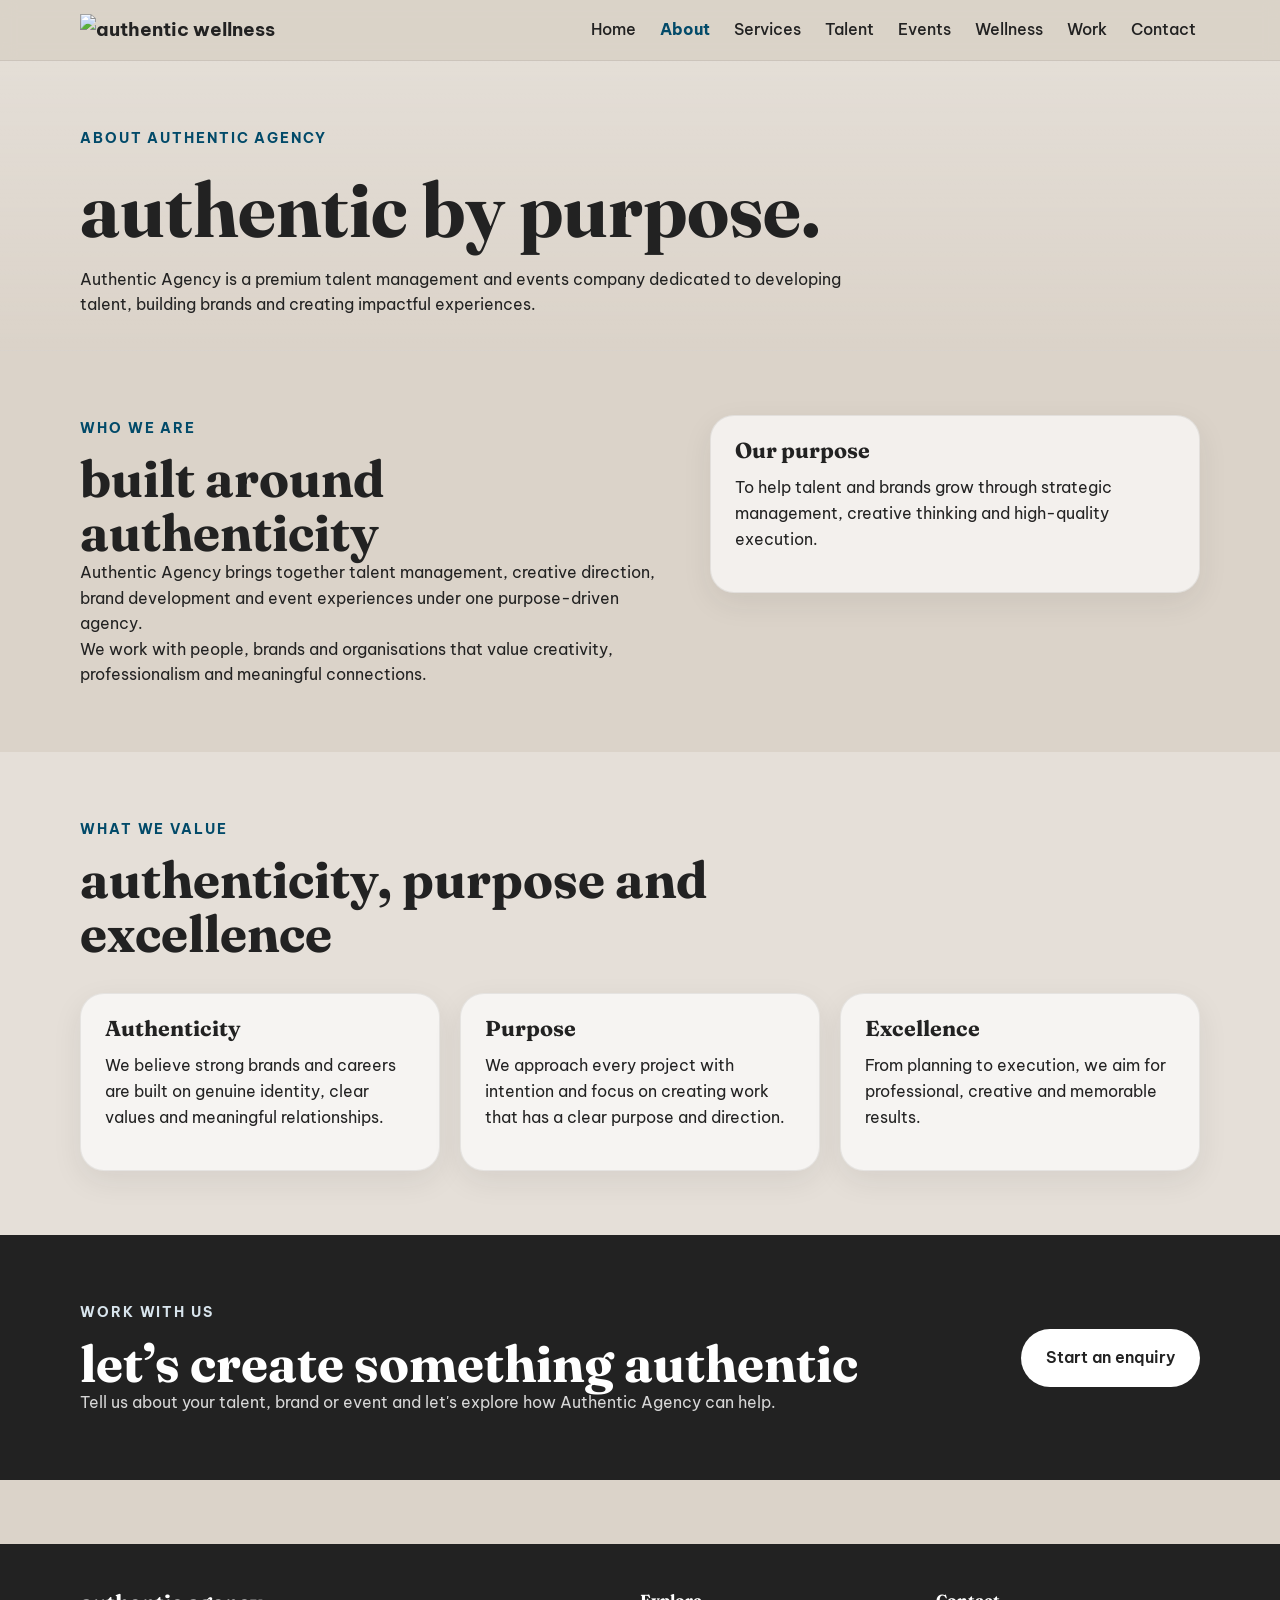
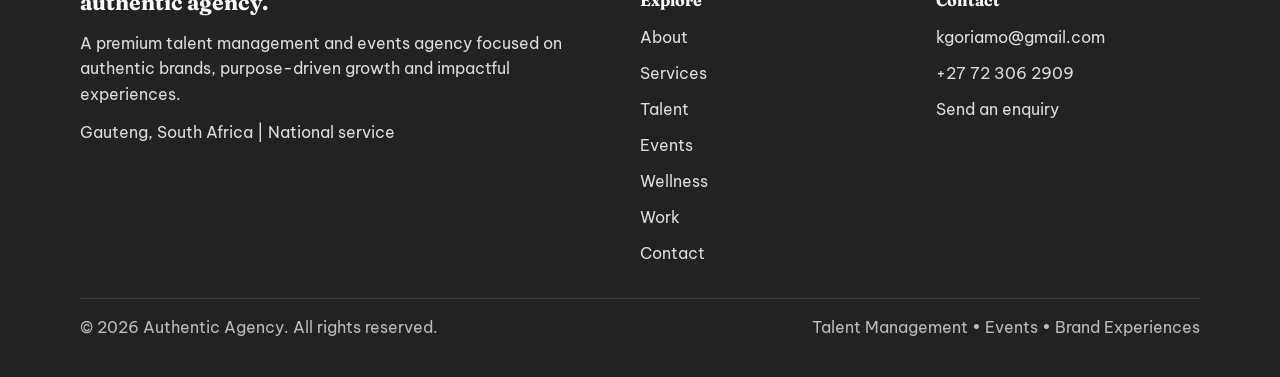
==== About.html @ aa3a9895 "Create About.html" ====
<!DOCTYPE html>
<html lang="en">
<head>
  <meta charset="UTF-8">
  <meta name="viewport" content="width=device-width, initial-scale=1.0">

  <title>About | Authentic Agency</title>

  <meta
    name="description"
    content="Learn more about Authentic Agency, our purpose, values and approach to talent management and events."
  >

  <link rel="icon" href="favicon.svg" type="image/svg+xml">

  <link
    href="https://fonts.googleapis.com/css2?family=Be+Vietnam+Pro:wght@400;500;600;700&family=Fraunces:opsz,wght@9..144,500;9..144,600&display=swap"
    rel="stylesheet"
  >

  <link rel="stylesheet" href="css/styles.css">
</head>

<body>

  <a class="skip-link" href="#main">Skip to content</a>

  <!-- HEADER -->
  <header class="site-header">

    <div class="container header-inner">

      <a href="index.html" class="brand">
        <img
          src="assets/images/logo/logo-wellness-transparent.png"
          alt="Authentic Wellness"
          class="brand-logo"
        >
      </a>

      <button
        class="nav-toggle"
        aria-controls="site-nav"
        aria-expanded="false">
        Menu
      </button>

      <nav
        class="site-nav"
        id="site-nav"
        aria-label="Main navigation">

        <ul class="menu">

          <li>
            <a href="index.html">Home</a>
          </li>

          <li>
            <a href="About.html">About</a>
          </li>

          <li>
            <a href="Services.html">Services</a>
          </li>

          <li>
            <a href="Talent.html">Talent</a>
          </li>

          <li>
            <a href="Events.html">Events</a>
          </li>

          <li>
            <a href="Wellness.html">Wellness</a>
          </li>

          <li>
            <a href="Portfolio.html">Work</a>
          </li>

          <li>
            <a href="Contact.html">Contact</a>
          </li>

        </ul>

      </nav>

    </div>

  </header>


  <!-- MAIN CONTENT -->
  <main id="main">

    <section class="page-hero">

      <div class="container">

        <span class="kicker">
          About Authentic Agency
        </span>

        <h1>
          authentic by purpose.
        </h1>

        <p>
          Authentic Agency is a premium talent management and events
          company dedicated to developing talent, building brands and
          creating impactful experiences.
        </p>

      </div>

    </section>


    <section class="section">

      <div class="container split">

        <div>

          <span class="kicker">
            Who we are
          </span>

          <h2>
            built around authenticity
          </h2>

          <p>
            Authentic Agency brings together talent management,
            creative direction, brand development and event
            experiences under one purpose-driven agency.
          </p>

          <p>
            We work with people, brands and organisations that value
            creativity, professionalism and meaningful connections.
          </p>

        </div>


        <div class="card">

          <h3>
            Our purpose
          </h3>

          <p>
            To help talent and brands grow through strategic
            management, creative thinking and high-quality execution.
          </p>

        </div>

      </div>

    </section>


    <section class="section section-alt">

      <div class="container">

        <div class="section-head">

          <span class="kicker">
            What we value
          </span>

          <h2>
            authenticity, purpose and excellence
          </h2>

        </div>


        <div class="grid-3">

          <article class="card">

            <h3>
              Authenticity
            </h3>

            <p>
              We believe strong brands and careers are built on
              genuine identity, clear values and meaningful
              relationships.
            </p>

          </article>


          <article class="card">

            <h3>
              Purpose
            </h3>

            <p>
              We approach every project with intention and focus on
              creating work that has a clear purpose and direction.
            </p>

          </article>


          <article class="card">

            <h3>
              Excellence
            </h3>

            <p>
              From planning to execution, we aim for professional,
              creative and memorable results.
            </p>

          </article>

        </div>

      </div>

    </section>


    <section class="section section-dark">

      <div class="container cta-panel">

        <div>

          <span class="kicker light">
            Work with us
          </span>

          <h2>
            let’s create something authentic
          </h2>

          <p>
            Tell us about your talent, brand or event and let's
            explore how Authentic Agency can help.
          </p>

        </div>

        <a
          class="btn btn-light"
          href="Contact.html">
          Start an enquiry
        </a>

      </div>

    </section>

  </main>


  <!-- FOOTER -->
  <footer class="site-footer">

    <div class="container">

      <div class="footer-grid">

        <div>

          <h3>
            authentic agency.
          </h3>

          <p>
            A premium talent management and events agency focused on
            authentic brands, purpose-driven growth and impactful
            experiences.
          </p>

          <p>
            Gauteng, South Africa | National service
          </p>

        </div>


        <div>

          <h4>
            Explore
          </h4>

          <ul class="footer-list">

            <li>
              <a href="About.html">About</a>
            </li>

            <li>
              <a href="Services.html">Services</a>
            </li>

            <li>
              <a href="Talent.html">Talent</a>
            </li>

            <li>
              <a href="Events.html">Events</a>
            </li>

            <li>
              <a href="Wellness.html">Wellness</a>
            </li>

            <li>
              <a href="Portfolio.html">Work</a>
            </li>

            <li>
              <a href="Contact.html">Contact</a>
            </li>

          </ul>

        </div>


        <div>

          <h4>
            Contact
          </h4>

          <ul class="footer-list">

            <li>
              <a href="mailto:kgoriamo@gmail.com">
                kgoriamo@gmail.com
              </a>
            </li>

            <li>
              <a href="tel:+27723062909">
                +27 72 306 2909
              </a>
            </li>

            <li>
              <a href="Contact.html">
                Send an enquiry
              </a>
            </li>

          </ul>

        </div>

      </div>


      <div class="footer-bottom">

        <p>
          © <span id="year"></span> Authentic Agency.
          All rights reserved.
        </p>

        <p>
          Talent Management • Events • Brand Experiences
        </p>

      </div>

    </div>

  </footer>


  <script src="js/main.js"></script>

</body>
</html>
---- css/styles.css ----
:root {
  --sand: #DBD3C9;
  --taupe: #CDC6BA;
  --olive: #738063;
  --blue: #024A69;
  --ink: #222222;
  --white: #ffffff;

  --container: 1120px;
  --radius: 24px;
  --radius-small: 16px;
  --shadow: 0 10px 30px rgba(34, 34, 34, 0.08);
}

*,
*::before,
*::after {
  box-sizing: border-box;
  margin: 0;
  padding: 0;
}

html {
  scroll-behavior: smooth;
}

body {
  font-family: "Be Vietnam Pro", Arial, sans-serif;
  background: var(--sand);
  color: var(--ink);
  line-height: 1.6;
  min-height: 100vh;
}

img,
svg {
  max-width: 100%;
  display: block;
}

a {
  color: inherit;
  text-decoration: none;
}

ul,
ol {
  list-style: none;
}

button {
  font: inherit;
  cursor: pointer;
}

.container {
  width: min(92%, var(--container));
  margin-inline: auto;
}

.skip-link {
  position: absolute;
  left: -9999px;
  top: auto;
}

.skip-link:focus {
  left: 1rem;
  top: 1rem;
  background: var(--white);
  color: var(--ink);
  padding: 0.8rem 1rem;
  z-index: 999;
  border-radius: 8px;
}



h1, h2, h3, h4 {
  font-family: "Grown", "Fraunces", Georgia, serif;
  line-height: 1.05;
  overflow-wrap: break-word;
}

h1 {
  font-size: clamp(2.6rem, 6vw, 5.2rem);
  text-transform: lowercase;
}

h2 {
  font-size: clamp(2rem, 4vw, 3.2rem);
  text-transform: lowercase;
}

h3 {
  font-size: 1.35rem;
}

p {
  overflow-wrap: break-word;
}

.kicker {
  display: inline-block;
  margin-bottom: 0.8rem;
  color: var(--blue);
  font-size: 0.85rem;
  font-weight: 700;
  letter-spacing: 0.14em;
  text-transform: uppercase;
}

.kicker.light {
  color: #d8e4ec;
}

.section-head {
  max-width: 720px;
  margin-bottom: 2rem;
}

.section-head h2 {
  margin-bottom: 0.8rem;
}

/* =====================================
   Buttons
===================================== */

.btn {
  display: inline-flex;
  align-items: center;
  justify-content: center;
  min-height: 48px;
  padding: 0.95rem 1.5rem;
  border-radius: 999px;
  border: 1px solid transparent;
  font-weight: 600;
  transition: transform 0.2s ease, opacity 0.2s ease;
}

.btn:hover {
  opacity: 0.94;
  transform: translateY(-1px);
}

.btn-primary {
  background: var(--blue);
  color: var(--white);
}

.btn-secondary {
  border-color: var(--ink);
  color: var(--ink);
  background: transparent;
}

.btn-light {
  background: var(--white);
  color: var(--ink);
}

/* =====================================
   Header and Navigation
===================================== */

.site-header {
  position: sticky;
  top: 0;
  z-index: 100;
  background: rgba(219, 211, 201, 0.95);
  backdrop-filter: blur(8px);
  border-bottom: 1px solid rgba(34, 34, 34, 0.08);
}

.site-header.scrolled {
  box-shadow: 0 6px 24px rgba(34, 34, 34, 0.1);
}

.header-inner {
  display: flex;
  align-items: center;
  justify-content: space-between;
  gap: 1rem;
  padding: 0.9rem 0;
}

.brand {
  font-size: 1.2rem;
  font-weight: 700;
  text-transform: lowercase;
}

.brand strong {
  color: var(--blue);
}

.nav-toggle {
  display: none;
  border: 1px solid rgba(34, 34, 34, 0.2);
  background: var(--white);
  border-radius: 999px;
  padding: 0.7rem 1rem;
  font-weight: 600;
}

.site-nav {
  display: block;
}

.menu {
  display: flex;
  align-items: center;
  gap: 1rem;
}

.menu a {
  padding: 0.5rem 0.25rem;
  font-weight: 500;
}

.menu a:hover,
.menu a.active {
  color: var(--blue);
}

.menu a.active {
  font-weight: 700;
}

/* =====================================
   Hero and Page Hero
===================================== */

.hero {
  padding: 4.5rem 0 3rem;
  background:
    linear-gradient(180deg, rgba(255, 255, 255, 0.25), rgba(255, 255, 255, 0)),
    var(--sand);
}

.hero-inner {
  display: grid;
  grid-template-columns: 1.15fr 0.85fr;
  gap: 2rem;
  align-items: center;
}

.hero-copy h1 {
  margin-bottom: 1rem;
}

.hero-copy p {
  max-width: 56ch;
  margin-bottom: 1.75rem;
  font-size: 1.05rem;
}

.hero-actions {
  display: flex;
  flex-wrap: wrap;
  gap: 1rem;
}

.hero-panel {
  min-height: 340px;
  border-radius: var(--radius);
  box-shadow: var(--shadow);
  background:
    linear-gradient(135deg, rgba(2, 74, 105, 0.82), rgba(115, 128, 99, 0.82)),
    var(--taupe);
  color: var(--white);
  display: flex;
  align-items: flex-end;
  padding: 1.5rem;
  font-weight: 600;
}

.page-hero {
  padding: 4rem 0 2rem;
  background:
    linear-gradient(180deg, rgba(255, 255, 255, 0.25), rgba(255, 255, 255, 0)),
    var(--sand);
  border-bottom: 1px solid rgba(34, 34, 34, 0.06);
}

.page-hero h1 {
  margin: 0.5rem 0 1rem;
}

.page-hero p {
  max-width: 72ch;
}

/* =====================================
   Sections
===================================== */

.section {
  padding: 4rem 0;
}

.section-alt {
  background: rgba(255, 255, 255, 0.28);
}

.section-dark {
  background: var(--ink);
  color: #efedeb;
}

.section-dark h2,
.section-dark h3 {
  color: var(--white);
}

.section-dark p {
  color: rgba(255, 255, 255, 0.82);
}

.cta-panel {
  display: flex;
  align-items: center;
  justify-content: space-between;
  gap: 2rem;
}

/* =====================================
   Grids and Cards
===================================== */

.grid-2,
.grid-3,
.grid-4 {
  display: grid;
  gap: 1.25rem;
}

.grid-2 { grid-template-columns: repeat(2, 1fr); }
.grid-3 { grid-template-columns: repeat(3, 1fr); }
.grid-4 { grid-template-columns: repeat(4, 1fr); }

.split {
  display: grid;
  grid-template-columns: 1.1fr 0.9fr;
  gap: 2rem;
  align-items: start;
}

.card {
  background: rgba(255, 255, 255, 0.66);
  border: 1px solid rgba(34, 34, 34, 0.08);
  border-radius: var(--radius);
  padding: 1.5rem;
  box-shadow: var(--shadow);
}

.card h3 {
  margin-bottom: 0.8rem;
}

.card p {
  margin-bottom: 1rem;
}

.card-link {
  color: var(--blue);
  font-weight: 700;
}

.media-placeholder {
  min-height: 220px;
  margin-bottom: 1rem;
  border-radius: calc(var(--radius) - 8px);
  background:
    linear-gradient(135deg, rgba(2, 74, 105, 0.82), rgba(115, 128, 99, 0.82)),
    var(--taupe);
  color: var(--white);
  display: flex;
  align-items: center;
  justify-content: center;
  text-align: center;
  padding: 1rem;
  font-weight: 700;
}

.list {
  list-style: disc;
  padding-left: 1.2rem;
}

.list li {
  margin: 0.5rem 0;
}

.notice {
  background: var(--white);
  border: 1px solid rgba(34, 34, 34, 0.08);
  border-radius: var(--radius-small);
  padding: 1rem 1.25rem;
  margin-bottom: 1.5rem;
}

.badge {
  display: inline-block;
  padding: 0.4rem 0.8rem;
  border-radius: 999px;
  background: rgba(2, 74, 105, 0.09);
  color: var(--blue);
  font-size: 0.85rem;
  font-weight: 700;
  margin-bottom: 0.8rem;
}

/* =====================================
   Forms (used from Day 12)
===================================== */

.contact-grid {
  display: grid;
  grid-template-columns: 1fr 1.2fr;
  gap: 2rem;
  align-items: start;
}

.form-grid {
  display: grid;
  grid-template-columns: repeat(2, 1fr);
  gap: 1rem;
}

.field.full {
  grid-column: 1 / -1;
}

label {
  display: block;
  font-weight: 600;
  margin-bottom: 0.4rem;
}

input,
select,
textarea {
  width: 100%;
  min-height: 50px;
  padding: 0.9rem 1rem;
  border: 1px solid rgba(34, 34, 34, 0.18);
  border-radius: var(--radius-small);
  background: var(--white);
  color: var(--ink);
  font: inherit;
}

textarea {
  min-height: 160px;
  resize: vertical;
}

.checkbox-label {
  display: flex;
  align-items: flex-start;
  gap: 0.75rem;
  font-weight: 500;
}

.checkbox-label input {
  width: auto;
  min-height: auto;
  margin-top: 0.3rem;
}

.field-error {
  min-height: 1.3rem;
  margin-top: 0.35rem;
  color: #8f1d1d;
  font-size: 0.9rem;
}

.invalid {
  border-color: #b42323;
  background: #fff7f7;
}

.form-message {
  margin-top: 1rem;
  font-weight: 700;
}

.form-message.success { color: #1d5c3a; }
.form-message.error { color: #8f1d1d; }

/* =====================================
   Footer
===================================== */

.site-footer {
  background: var(--ink);
  color: #ddd;
  padding: 3rem 0 1.5rem;
  margin-top: 4rem;
}

.footer-grid {
  display: grid;
  grid-template-columns: 2fr 1fr 1fr;
  gap: 2rem;
}

.site-footer h3,
.site-footer h4 {
  color: var(--white);
  margin-bottom: 1rem;
}

.site-footer p {
  margin-bottom: 0.75rem;
}

.footer-list {
  display: grid;
  gap: 0.65rem;
}

.site-footer a:hover {
  color: var(--white);
  text-decoration: underline;
}

.footer-bottom {
  display: flex;
  flex-wrap: wrap;
  justify-content: space-between;
  gap: 1rem;
  border-top: 1px solid rgba(255, 255, 255, 0.12);
  margin-top: 2rem;
  padding-top: 1rem;
  color: #bbb;
}

/* =====================================
   Focus and Accessibility
===================================== */

a:focus-visible,
button:focus-visible,
input:focus-visible,
select:focus-visible,
textarea:focus-visible {
  outline: 3px solid var(--blue);
  outline-offset: 2px;
}

/* =====================================
   Responsive
===================================== */

@media (max-width: 1020px) {
  .grid-4 { grid-template-columns: repeat(2, 1fr); }
}

@media (max-width: 900px) {
  .hero-inner,
  .split,
  .contact-grid {
    grid-template-columns: 1fr;
  }

  .grid-3,
  .grid-4 {
    grid-template-columns: repeat(2, 1fr);
  }

  .nav-toggle {
    display: inline-flex;
  }

  .site-nav {
    position: absolute;
    top: 100%;
    left: 0;
    right: 0;
    display: none;
    background: var(--sand);
    border-bottom: 1px solid rgba(34, 34, 34, 0.12);
    padding: 1rem 0;
    box-shadow: var(--shadow);
  }

  .site-nav.open {
    display: block;
  }

  .menu {
    flex-direction: column;
    align-items: flex-start;
    gap: 0.85rem;
    width: 92%;
    margin-inline: auto;
  }
}

@media (max-width: 700px) {
  .grid-2,
  .grid-3,
  .grid-4 {
    grid-template-columns: 1fr;
  }

  .form-grid {
    grid-template-columns: 1fr;
  }

  .cta-panel {
    flex-direction: column;
    align-items: flex-start;
  }

  .footer-grid {
    grid-template-columns: 1fr;
  }

  .footer-bottom {
    flex-direction: column;
  }
}
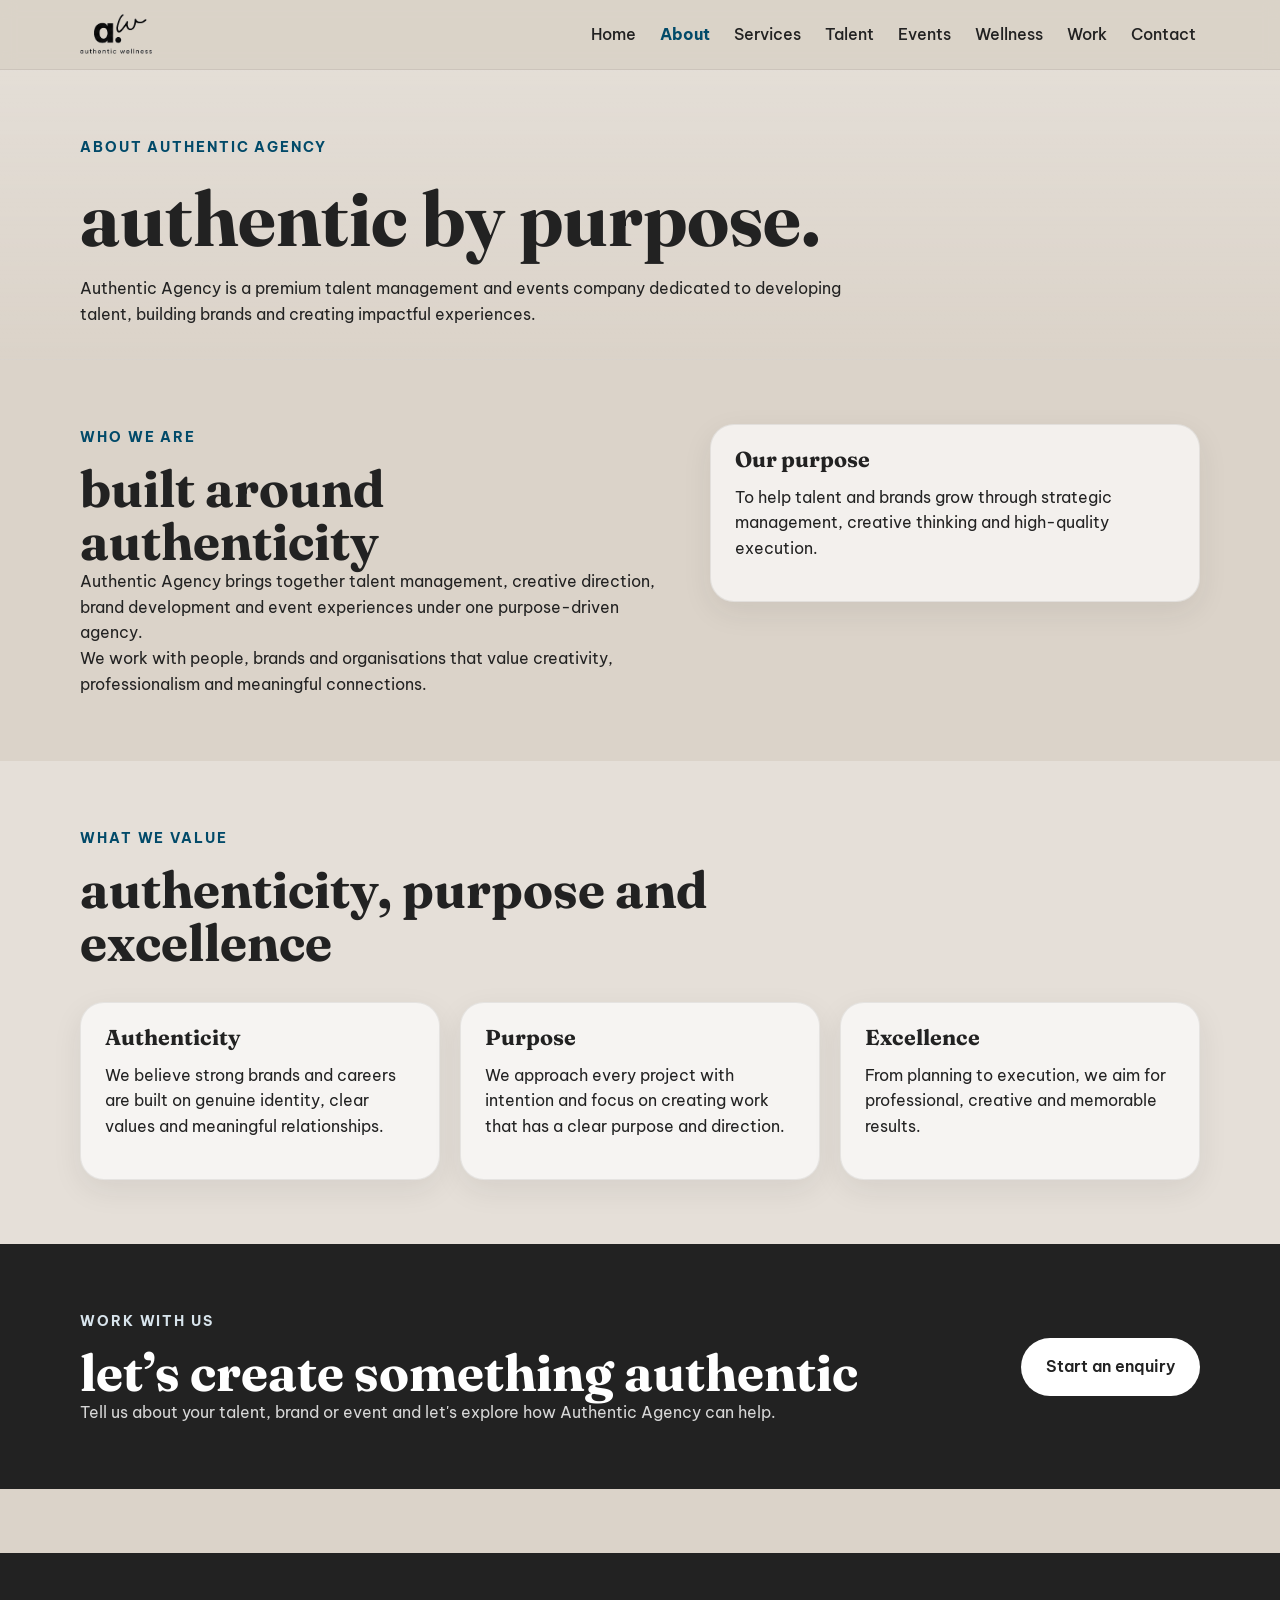
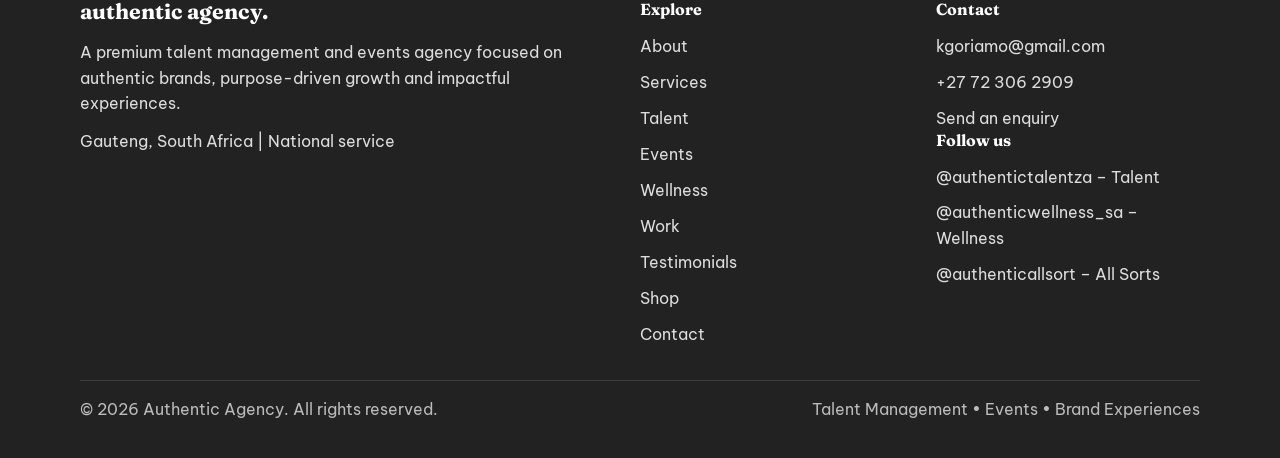
==== commit b8519f17: "Update Authentic Agency website" ====
--- a/About.html
+++ b/About.html
@@ -1,5 +1,6 @@
 <!DOCTYPE html>
 <html lang="en">
+
 <head>
   <meta charset="UTF-8">
   <meta name="viewport" content="width=device-width, initial-scale=1.0">
@@ -27,7 +28,6 @@
 
   <!-- HEADER -->
   <header class="site-header">
-
     <div class="container header-inner">
 
       <a href="index.html" class="brand">
@@ -41,63 +41,36 @@
       <button
         class="nav-toggle"
         aria-controls="site-nav"
-        aria-expanded="false">
+        aria-expanded="false"
+      >
         Menu
       </button>
 
       <nav
         class="site-nav"
         id="site-nav"
-        aria-label="Main navigation">
-
+        aria-label="Main navigation"
+      >
         <ul class="menu">
-
-          <li>
-            <a href="index.html">Home</a>
-          </li>
-
-          <li>
-            <a href="About.html">About</a>
-          </li>
-
-          <li>
-            <a href="Services.html">Services</a>
-          </li>
-
-          <li>
-            <a href="Talent.html">Talent</a>
-          </li>
-
-          <li>
-            <a href="Events.html">Events</a>
-          </li>
-
-          <li>
-            <a href="Wellness.html">Wellness</a>
-          </li>
-
-          <li>
-            <a href="Portfolio.html">Work</a>
-          </li>
-
-          <li>
-            <a href="Contact.html">Contact</a>
-          </li>
-
+          <li><a href="index.html">Home</a></li>
+          <li><a href="About.html">About</a></li>
+          <li><a href="Services.html">Services</a></li>
+          <li><a href="Talent.html">Talent</a></li>
+          <li><a href="Events.html">Events</a></li>
+          <li><a href="Wellness.html">Wellness</a></li>
+          <li><a href="Portfolio.html">Work</a></li>
+          <li><a href="Contact.html">Contact</a></li>
         </ul>
-
       </nav>
 
     </div>
-
   </header>
-
 
   <!-- MAIN CONTENT -->
   <main id="main">
 
+    <!-- PAGE HERO -->
     <section class="page-hero">
-
       <div class="container">
 
         <span class="kicker">
@@ -115,12 +88,10 @@
         </p>
 
       </div>
-
     </section>
 
-
+    <!-- WHO WE ARE -->
     <section class="section">
-
       <div class="container split">
 
         <div>
@@ -146,7 +117,6 @@
 
         </div>
 
-
         <div class="card">
 
           <h3>
@@ -161,12 +131,10 @@
         </div>
 
       </div>
-
     </section>
 
-
+    <!-- VALUES -->
     <section class="section section-alt">
-
       <div class="container">
 
         <div class="section-head">
@@ -180,7 +148,6 @@
           </h2>
 
         </div>
-
 
         <div class="grid-3">
 
@@ -198,7 +165,6 @@
 
           </article>
 
-
           <article class="card">
 
             <h3>
@@ -212,7 +178,6 @@
 
           </article>
 
-
           <article class="card">
 
             <h3>
@@ -229,12 +194,10 @@
         </div>
 
       </div>
-
     </section>
 
-
+    <!-- CTA -->
     <section class="section section-dark">
-
       <div class="container cta-panel">
 
         <div>
@@ -256,24 +219,23 @@
 
         <a
           class="btn btn-light"
-          href="Contact.html">
+          href="Contact.html"
+        >
           Start an enquiry
         </a>
 
       </div>
-
     </section>
 
   </main>
-
 
   <!-- FOOTER -->
   <footer class="site-footer">
-
     <div class="container">
 
       <div class="footer-grid">
 
+        <!-- AGENCY -->
         <div>
 
           <h3>
@@ -292,7 +254,7 @@
 
         </div>
 
-
+        <!-- EXPLORE -->
         <div>
 
           <h4>
@@ -302,38 +264,66 @@
           <ul class="footer-list">
 
             <li>
-              <a href="About.html">About</a>
-            </li>
-
-            <li>
-              <a href="Services.html">Services</a>
-            </li>
-
-            <li>
-              <a href="Talent.html">Talent</a>
-            </li>
-
-            <li>
-              <a href="Events.html">Events</a>
-            </li>
-
-            <li>
-              <a href="Wellness.html">Wellness</a>
-            </li>
-
-            <li>
-              <a href="Portfolio.html">Work</a>
-            </li>
-
-            <li>
-              <a href="Contact.html">Contact</a>
+              <a href="About.html">
+                About
+              </a>
+            </li>
+
+            <li>
+              <a href="Services.html">
+                Services
+              </a>
+            </li>
+
+            <li>
+              <a href="Talent.html">
+                Talent
+              </a>
+            </li>
+
+            <li>
+              <a href="Events.html">
+                Events
+              </a>
+            </li>
+
+            <li>
+              <a href="Wellness.html">
+                Wellness
+              </a>
+            </li>
+
+            <li>
+              <a href="Portfolio.html">
+                Work
+              </a>
+            </li>
+
+            <!-- NEW -->
+            <li>
+              <a href="testimonials.html">
+                Testimonials
+              </a>
+            </li>
+
+            <!-- NEW -->
+            <li>
+              <a href="shop.html">
+                Shop
+              </a>
+            </li>
+
+            <li>
+              <a href="Contact.html">
+                Contact
+              </a>
             </li>
 
           </ul>
 
         </div>
 
-
+        <!-- CONTACT + FOLLOW US -->
         <div>
 
           <h4>
@@ -362,11 +352,49 @@
 
           </ul>
 
-        </div>
-
-      </div>
-
-
+          <h4 class="footer-sub">
+            Follow us
+          </h4>
+
+          <ul class="footer-list">
+
+            <li>
+              <a
+                href="https://www.instagram.com/authentictalentza/"
+                target="_blank"
+                rel="noopener"
+              >
+                @authentictalentza – Talent
+              </a>
+            </li>
+
+            <li>
+              <a
+                href="https://www.instagram.com/authenticwellness_sa/"
+                target="_blank"
+                rel="noopener"
+              >
+                @authenticwellness_sa – Wellness
+              </a>
+            </li>
+
+            <li>
+              <a
+                href="https://www.instagram.com/authenticallsort/"
+                target="_blank"
+                rel="noopener"
+              >
+                @authenticallsort – All Sorts
+              </a>
+            </li>
+
+          </ul>
+
+        </div>
+
+      </div>
+
+      <!-- FOOTER BOTTOM -->
       <div class="footer-bottom">
 
         <p>
@@ -381,9 +409,7 @@
       </div>
 
     </div>
-
   </footer>
-
 
   <script src="js/main.js"></script>
 
--- a/css/styles.css
+++ b/css/styles.css
@@ -1,3 +1,7 @@
+/* =====================================
+   Authentic Agency - styles.css
+   Complete design system
+===================================== */
 
 :root {
   --sand: #DBD3C9;
@@ -75,7 +79,9 @@
   border-radius: 8px;
 }
 
-
+/* =====================================
+   Typography
+===================================== */
 
 h1, h2, h3, h4 {
   font-family: "Grown", "Fraunces", Georgia, serif;
@@ -104,7 +110,7 @@
 .kicker {
   display: inline-block;
   margin-bottom: 0.8rem;
-  color: var(--blue);
+  color: var(--accent, var(--blue));
   font-size: 0.85rem;
   font-weight: 700;
   letter-spacing: 0.14em;
@@ -123,6 +129,14 @@
 .section-head h2 {
   margin-bottom: 0.8rem;
 }
+
+/* =====================================
+   Division accents (one brand, subtle distinction)
+===================================== */
+
+body.division-talent { --accent: var(--blue); }
+body.division-events { --accent: var(--ink); }
+body.division-wellness { --accent: var(--olive); }
 
 /* =====================================
    Buttons
@@ -162,6 +176,21 @@
 }
 
 /* =====================================
+   Logos
+===================================== */
+
+.brand-logo {
+  height: 40px;
+  width: auto;
+}
+
+.page-logo {
+  max-width: 180px;
+  height: auto;
+  margin-bottom: 1.25rem;
+}
+
+/* =====================================
    Header and Navigation
 ===================================== */
 
@@ -222,7 +251,7 @@
 
 .menu a:hover,
 .menu a.active {
-  color: var(--blue);
+  color: var(--accent, var(--blue));
 }
 
 .menu a.active {
@@ -319,6 +348,18 @@
   color: rgba(255, 255, 255, 0.82);
 }
 
+.section-wellness {
+  background: var(--olive);
+}
+
+.section-wellness h2 {
+  color: #fff;
+}
+
+.section-wellness p {
+  color: rgba(255, 255, 255, 0.88);
+}
+
 .cta-panel {
   display: flex;
   align-items: center;
@@ -365,7 +406,7 @@
 }
 
 .card-link {
-  color: var(--blue);
+  color: var(--accent, var(--blue));
   font-weight: 700;
 }
 
@@ -383,6 +424,18 @@
   text-align: center;
   padding: 1rem;
   font-weight: 700;
+}
+
+body.division-wellness .media-placeholder {
+  background:
+    linear-gradient(135deg, rgba(115, 128, 99, 0.85), rgba(205, 198, 186, 0.9)),
+    var(--taupe);
+}
+
+body.division-events .media-placeholder {
+  background:
+    linear-gradient(135deg, rgba(34, 34, 34, 0.82), rgba(2, 74, 105, 0.82)),
+    var(--taupe);
 }
 
 .list {
@@ -413,8 +466,145 @@
   margin-bottom: 0.8rem;
 }
 
-/* =====================================
-   Forms (used from Day 12)
+.chip-row {
+  display: flex;
+  flex-wrap: wrap;
+  gap: 0.6rem;
+}
+
+.chip {
+  padding: 0.5rem 0.9rem;
+  border-radius: 999px;
+  background: rgba(115, 128, 99, 0.14);
+  font-weight: 600;
+  font-size: 0.9rem;
+}
+
+/* =====================================
+   Accordion (Services page, Day 9)
+===================================== */
+
+.accordion {
+  border: 1px solid rgba(34, 34, 34, 0.1);
+  border-radius: var(--radius-small);
+  background: var(--white);
+  overflow: hidden;
+}
+
+.accordion + .accordion {
+  margin-top: 1rem;
+}
+
+.accordion-toggle {
+  width: 100%;
+  display: flex;
+  justify-content: space-between;
+  align-items: center;
+  padding: 1.1rem 1.25rem;
+  background: none;
+  border: none;
+  font-weight: 700;
+  font-size: 1.05rem;
+  text-align: left;
+}
+
+.accordion-toggle::after {
+  content: "+";
+  font-size: 1.4rem;
+  color: var(--blue);
+}
+
+.accordion.open .accordion-toggle::after {
+  content: "–";
+}
+
+.accordion-panel {
+  display: none;
+  padding: 0 1.25rem 1.25rem;
+}
+
+.accordion.open .accordion-panel {
+  display: block;
+}
+
+/* =====================================
+   Portfolio filter (Day 11)
+===================================== */
+
+.filter-bar {
+  display: flex;
+  flex-wrap: wrap;
+  gap: 0.6rem;
+  margin-bottom: 1.5rem;
+}
+
+.filter-btn {
+  padding: 0.55rem 1rem;
+  border-radius: 999px;
+  border: 1px solid rgba(34, 34, 34, 0.2);
+  background: var(--white);
+  font-weight: 600;
+}
+
+.filter-btn.active {
+  background: var(--blue);
+  color: var(--white);
+  border-color: var(--blue);
+}
+
+.hidden {
+  display: none;
+}
+
+/* =====================================
+   Scroll reveal (Day 7)
+===================================== */
+
+.reveal {
+  opacity: 0;
+  transform: translateY(24px);
+  transition: opacity 0.6s ease, transform 0.6s ease;
+}
+
+.reveal.visible {
+  opacity: 1;
+  transform: none;
+}
+
+@media (prefers-reduced-motion: reduce) {
+  .reveal {
+    opacity: 1;
+    transform: none;
+    transition: none;
+  }
+}
+
+/* =====================================
+   Back to top (Day 14)
+===================================== */
+
+.back-to-top {
+  position: fixed;
+  right: 1.25rem;
+  bottom: 1.25rem;
+  width: 48px;
+  height: 48px;
+  border-radius: 50%;
+  background: var(--blue);
+  color: var(--white);
+  border: none;
+  display: none;
+  z-index: 90;
+}
+
+.back-to-top.show {
+  display: flex;
+  align-items: center;
+  justify-content: center;
+}
+
+/* =====================================
+   Forms
 ===================================== */
 
 .contact-grid {
@@ -471,6 +661,11 @@
   margin-top: 0.3rem;
 }
 
+.honeypot {
+  position: absolute;
+  left: -9999px;
+}
+
 .field-error {
   min-height: 1.3rem;
   margin-top: 0.35rem;
@@ -490,6 +685,12 @@
 
 .form-message.success { color: #1d5c3a; }
 .form-message.error { color: #8f1d1d; }
+
+.char-count {
+  font-size: 0.85rem;
+  color: #666;
+  text-align: right;
+}
 
 /* =====================================
    Footer
@@ -624,4 +825,22 @@
   .footer-bottom {
     flex-direction: column;
   }
+}
+
+@media (max-width: 480px) {
+  .hero {
+    padding: 3rem 0 2rem;
+  }
+
+  .hero-actions .btn {
+    width: 100%;
+  }
+
+  .card {
+    padding: 1.25rem;
+  }
+
+  .header-inner {
+    padding: 0.75rem 0;
+  }
 }
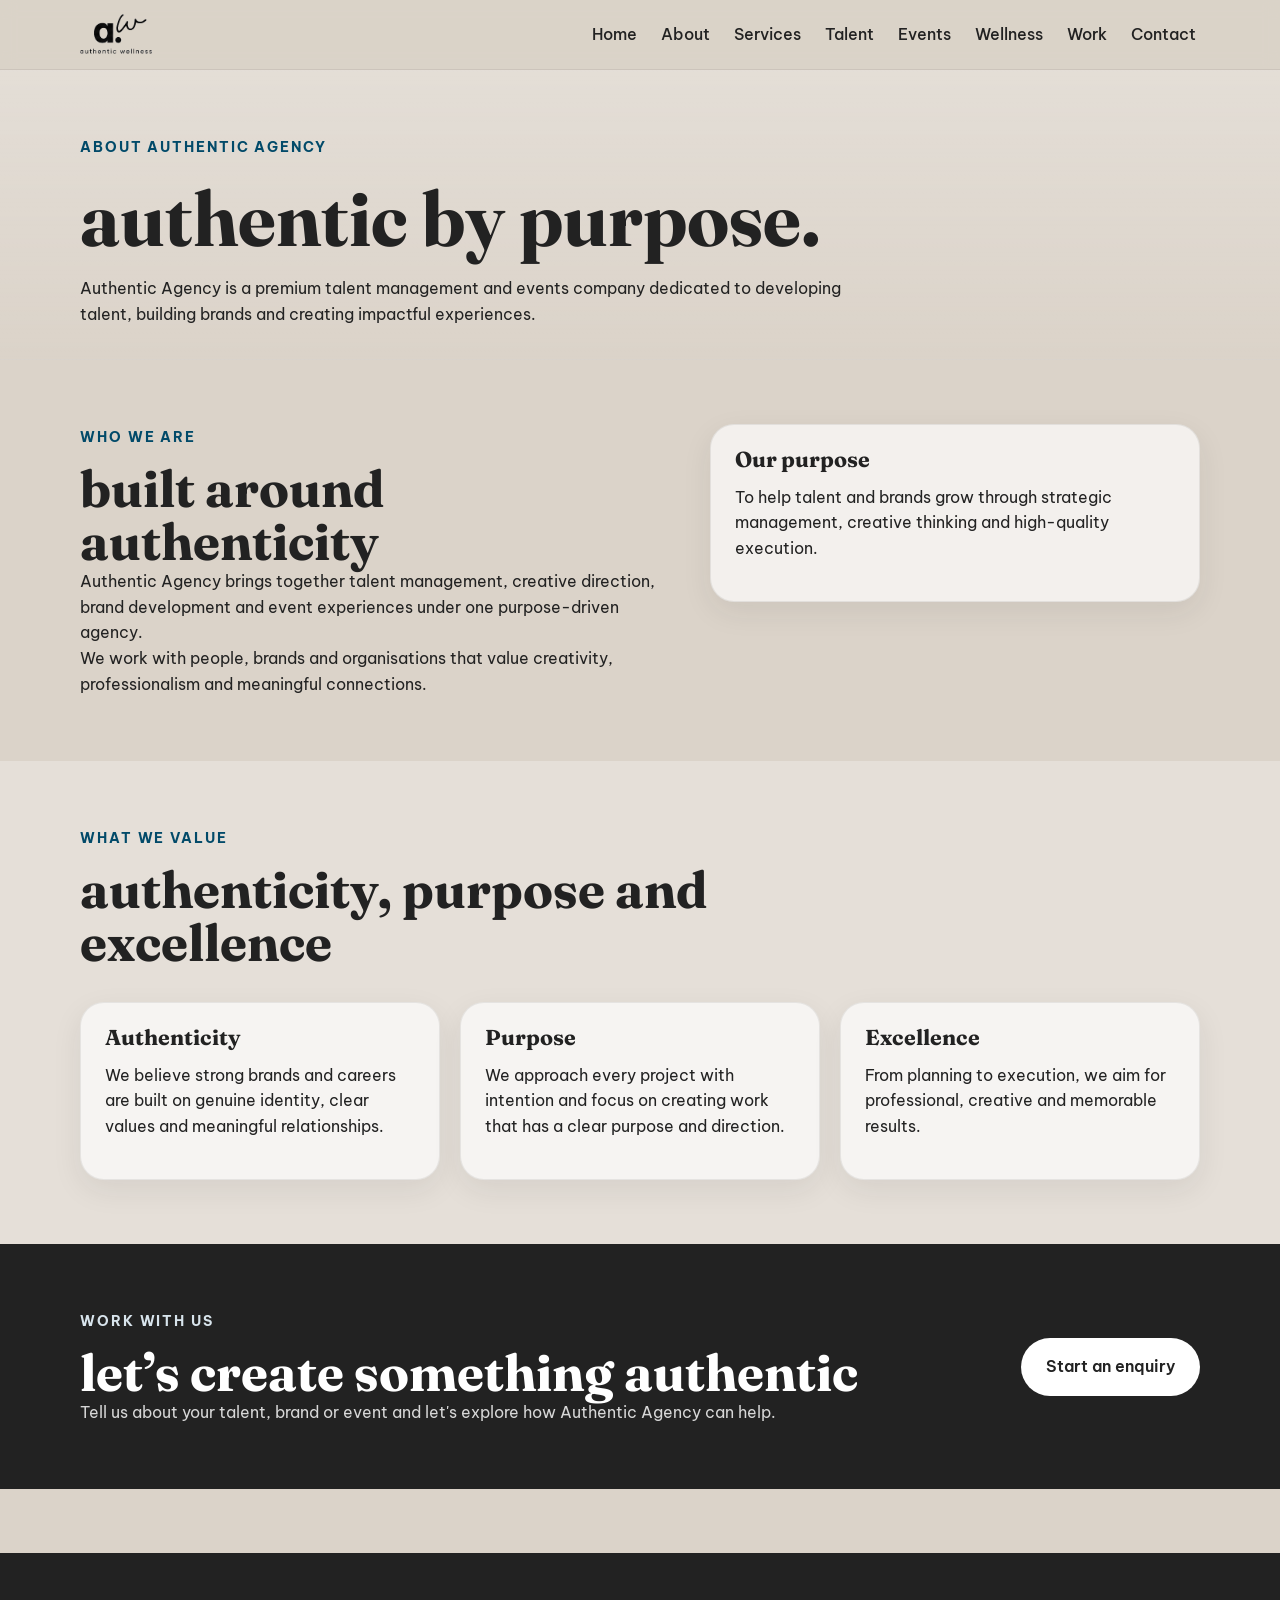
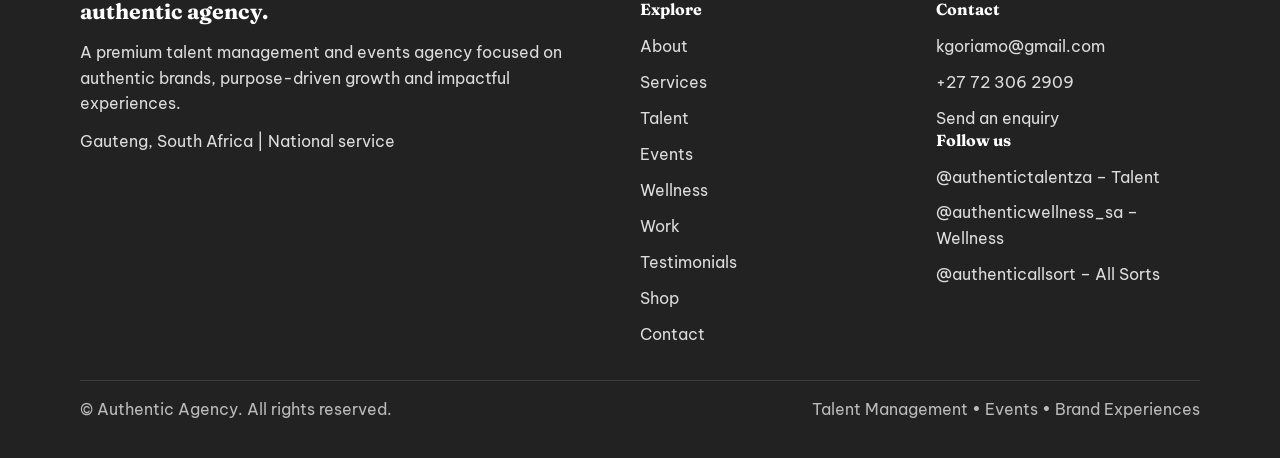
==== commit bab8c99f: "Merge branch 'main' of https://github.com/Smallboy08/AUTHENTIC-AGENCY1" ====
--- a/About.html
+++ b/About.html
@@ -411,7 +411,3 @@
     </div>
   </footer>
 
-  <script src="js/main.js"></script>
-
-</body>
-</html>
